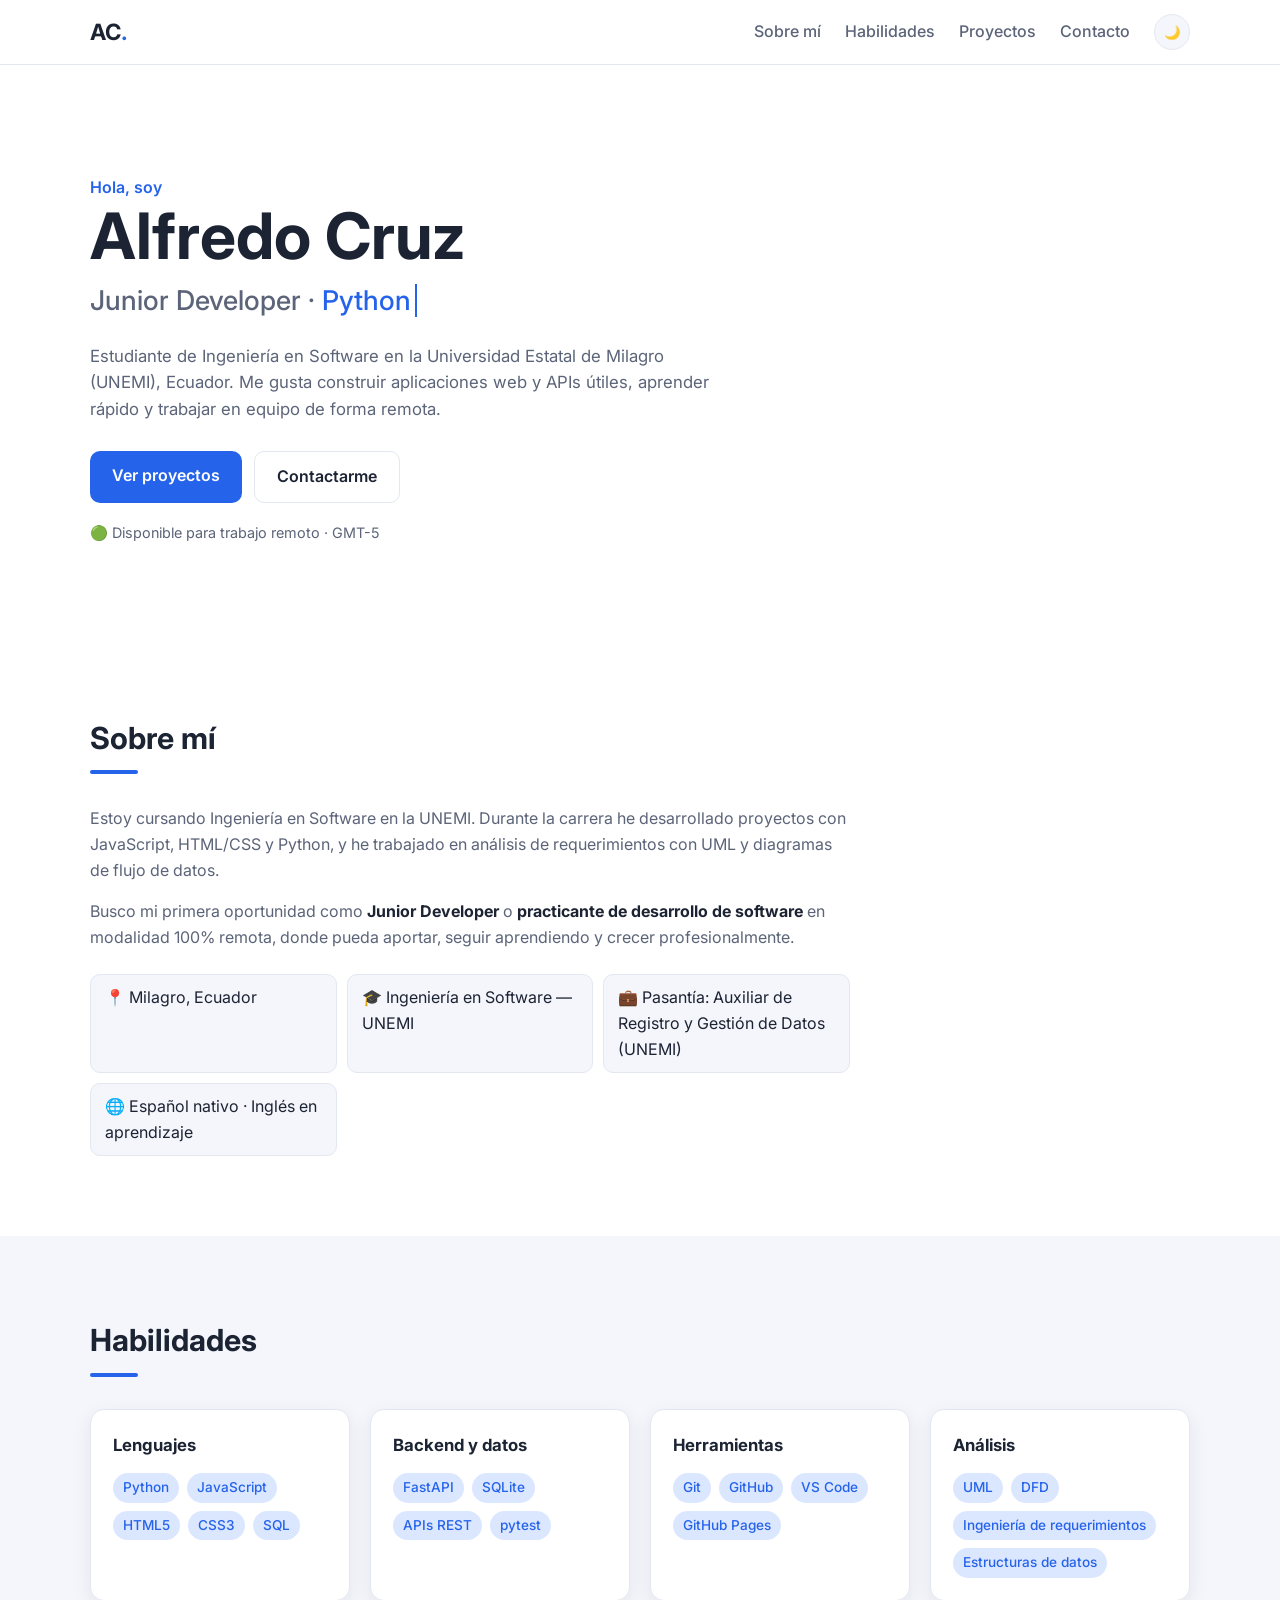
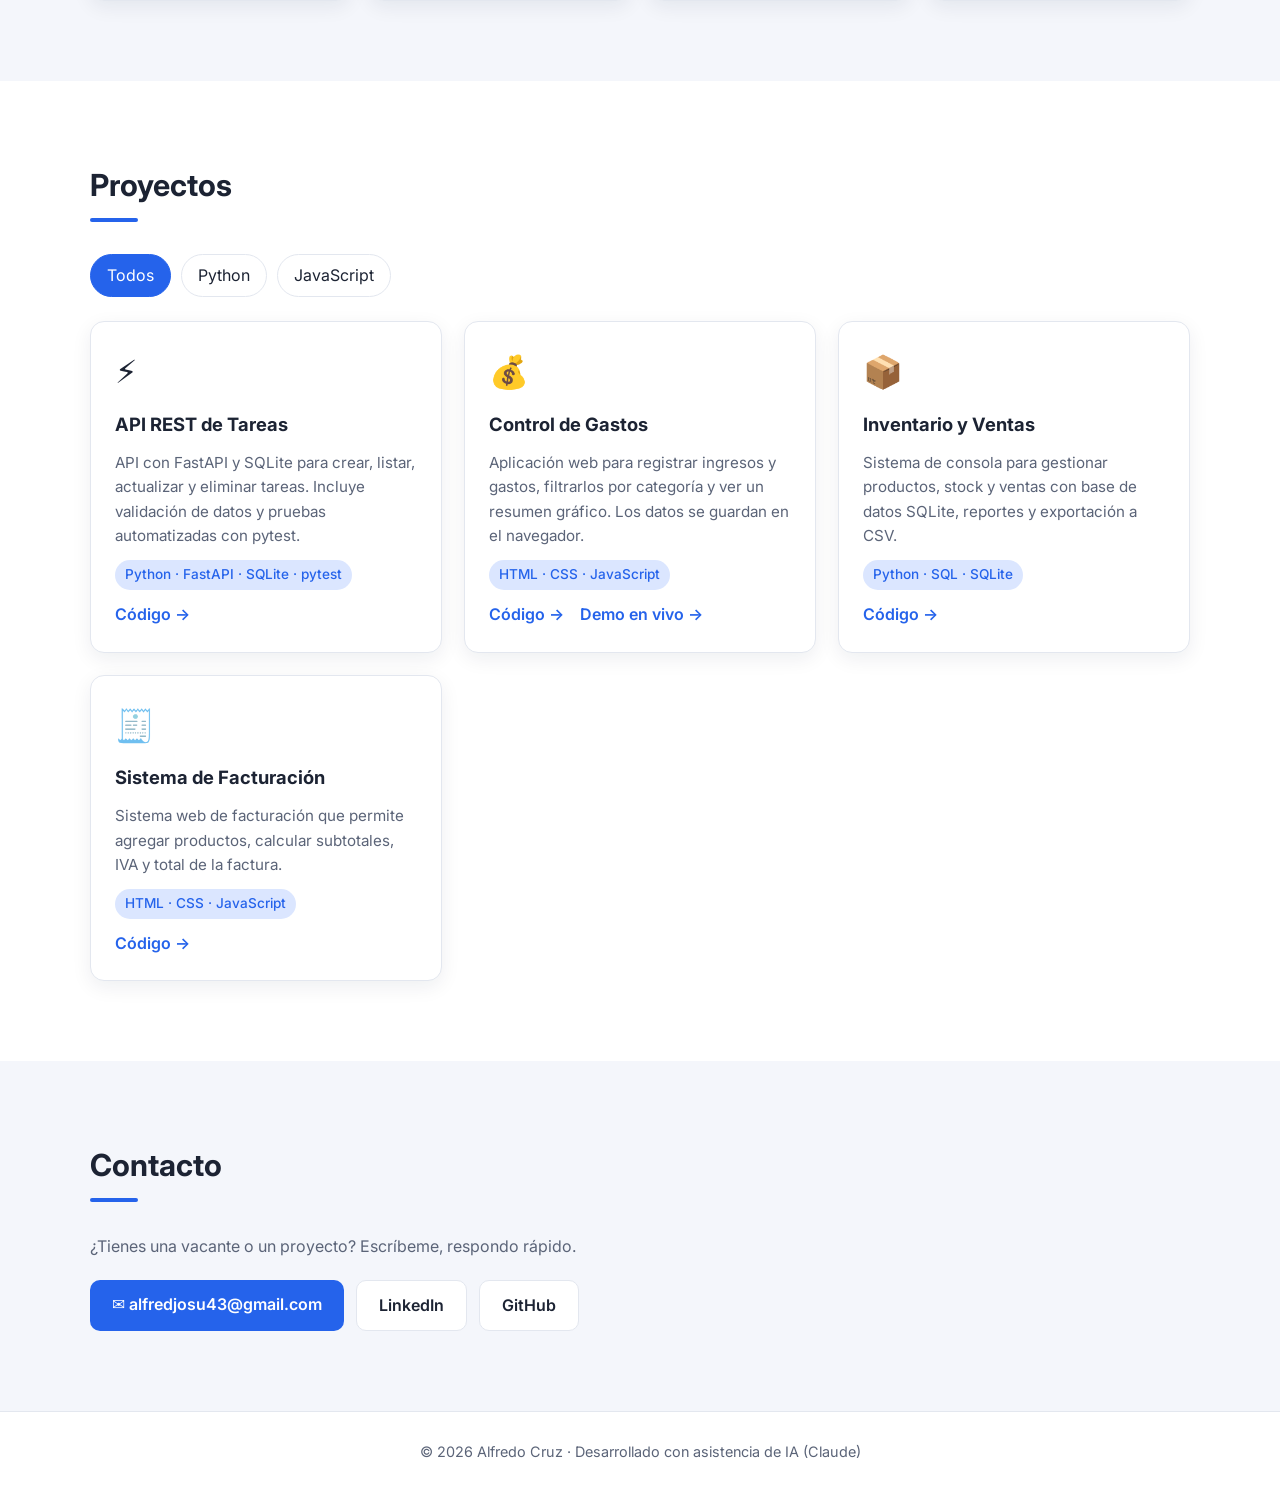
==== index.html @ 2e623599 "feat: portafolio personal (HTML, CSS, JS)" ====
<!DOCTYPE html>
<html lang="es">
<head>
  <meta charset="UTF-8">
  <meta name="viewport" content="width=device-width, initial-scale=1.0">
  <title>Alfredo Cruz | Junior Developer</title>
  <meta name="description" content="Portafolio de Alfredo Cruz, estudiante de Ingeniería en Software y Junior Developer (Python, JavaScript, HTML/CSS).">
  <link rel="preconnect" href="https://fonts.googleapis.com">
  <link href="https://fonts.googleapis.com/css2?family=Inter:wght@400;500;600;700&display=swap" rel="stylesheet">
  <link rel="stylesheet" href="styles.css">
</head>
<body>
  <header class="nav">
    <div class="container nav__inner">
      <a href="#inicio" class="nav__logo">AC<span>.</span></a>
      <button class="nav__toggle" id="navToggle" aria-label="Abrir menú">☰</button>
      <nav class="nav__links" id="navLinks">
        <a href="#sobre-mi">Sobre mí</a>
        <a href="#habilidades">Habilidades</a>
        <a href="#proyectos">Proyectos</a>
        <a href="#contacto">Contacto</a>
        <button class="theme-btn" id="themeBtn" aria-label="Cambiar tema">🌙</button>
      </nav>
    </div>
  </header>

  <main>
    <!-- HERO -->
    <section class="hero" id="inicio">
      <div class="container">
        <p class="hero__hello">Hola, soy</p>
        <h1 class="hero__name">Alfredo Cruz</h1>
        <h2 class="hero__role">Junior Developer · <span id="typed">Python</span></h2>
        <p class="hero__text">
          Estudiante de Ingeniería en Software en la Universidad Estatal de Milagro (UNEMI), Ecuador.
          Me gusta construir aplicaciones web y APIs útiles, aprender rápido y trabajar en equipo de forma remota.
        </p>
        <div class="hero__actions">
          <a href="#proyectos" class="btn btn--primary">Ver proyectos</a>
          <a href="#contacto" class="btn btn--ghost">Contactarme</a>
        </div>
        <p class="hero__status">🟢 Disponible para trabajo remoto · GMT-5</p>
      </div>
    </section>

    <!-- SOBRE MÍ -->
    <section class="section" id="sobre-mi">
      <div class="container">
        <h2 class="section__title">Sobre mí</h2>
        <div class="about">
          <p>
            Estoy cursando Ingeniería en Software en la UNEMI. Durante la carrera he desarrollado
            proyectos con JavaScript, HTML/CSS y Python, y he trabajado en análisis de requerimientos
            con UML y diagramas de flujo de datos.
          </p>
          <p>
            Busco mi primera oportunidad como <strong>Junior Developer</strong> o
            <strong>practicante de desarrollo de software</strong> en modalidad 100% remota,
            donde pueda aportar, seguir aprendiendo y crecer profesionalmente.
          </p>
          <ul class="about__facts">
            <li><span>📍</span> Milagro, Ecuador</li>
            <li><span>🎓</span> Ingeniería en Software — UNEMI</li>
            <li><span>💼</span> Pasantía: Auxiliar de Registro y Gestión de Datos (UNEMI)</li>
            <li><span>🌐</span> Español nativo · Inglés en aprendizaje</li>
          </ul>
        </div>
      </div>
    </section>

    <!-- HABILIDADES -->
    <section class="section section--alt" id="habilidades">
      <div class="container">
        <h2 class="section__title">Habilidades</h2>
        <div class="skills">
          <div class="skill-card">
            <h3>Lenguajes</h3>
            <ul class="tags">
              <li>Python</li><li>JavaScript</li><li>HTML5</li><li>CSS3</li><li>SQL</li>
            </ul>
          </div>
          <div class="skill-card">
            <h3>Backend y datos</h3>
            <ul class="tags">
              <li>FastAPI</li><li>SQLite</li><li>APIs REST</li><li>pytest</li>
            </ul>
          </div>
          <div class="skill-card">
            <h3>Herramientas</h3>
            <ul class="tags">
              <li>Git</li><li>GitHub</li><li>VS Code</li><li>GitHub Pages</li>
            </ul>
          </div>
          <div class="skill-card">
            <h3>Análisis</h3>
            <ul class="tags">
              <li>UML</li><li>DFD</li><li>Ingeniería de requerimientos</li><li>Estructuras de datos</li>
            </ul>
          </div>
        </div>
      </div>
    </section>

    <!-- PROYECTOS -->
    <section class="section" id="proyectos">
      <div class="container">
        <h2 class="section__title">Proyectos</h2>
        <div class="filters" id="filters">
          <button class="filter active" data-filter="all">Todos</button>
          <button class="filter" data-filter="python">Python</button>
          <button class="filter" data-filter="javascript">JavaScript</button>
        </div>
        <div class="projects" id="projects"></div>
      </div>
    </section>

    <!-- CONTACTO -->
    <section class="section section--alt" id="contacto">
      <div class="container contact">
        <h2 class="section__title">Contacto</h2>
        <p>¿Tienes una vacante o un proyecto? Escríbeme, respondo rápido.</p>
        <div class="contact__links">
          <a class="btn btn--primary" href="mailto:alfredjosu43@gmail.com">✉️ alfredjosu43@gmail.com</a>
          <a class="btn btn--ghost" href="https://www.linkedin.com/in/alfredo-cruz-dev" target="_blank" rel="noopener">LinkedIn</a>
          <a class="btn btn--ghost" href="https://github.com/acruzc23-crypto" target="_blank" rel="noopener">GitHub</a>
        </div>
      </div>
    </section>
  </main>

  <footer class="footer">
    <div class="container">
      <p>© <span id="year"></span> Alfredo Cruz · Desarrollado con asistencia de IA (Claude)</p>
    </div>
  </footer>

  <script src="script.js"></script>
</body>
</html>
---- styles.css ----
/* ===== Variables de tema ===== */
:root {
  --bg: #ffffff;
  --bg-alt: #f4f6fb;
  --text: #1c2333;
  --muted: #5b6478;
  --primary: #2563eb;
  --primary-soft: #dbe6ff;
  --card: #ffffff;
  --border: #e3e7ef;
  --shadow: 0 6px 20px rgba(20, 30, 60, 0.07);
}

[data-theme="dark"] {
  --bg: #0f1420;
  --bg-alt: #151c2b;
  --text: #e8ecf5;
  --muted: #9aa4b8;
  --primary: #5b8cff;
  --primary-soft: #1f2c4d;
  --card: #18202f;
  --border: #263046;
  --shadow: 0 6px 20px rgba(0, 0, 0, 0.35);
}

/* ===== Base ===== */
* { box-sizing: border-box; margin: 0; padding: 0; }
html { scroll-behavior: smooth; }
body {
  font-family: "Inter", system-ui, sans-serif;
  background: var(--bg);
  color: var(--text);
  line-height: 1.6;
  transition: background 0.3s, color 0.3s;
}
a { color: inherit; text-decoration: none; }
.container { width: min(1100px, 100% - 32px); margin-inline: auto; }

/* ===== Navegación ===== */
.nav {
  position: sticky; top: 0; z-index: 10;
  background: color-mix(in srgb, var(--bg) 85%, transparent);
  backdrop-filter: blur(8px);
  border-bottom: 1px solid var(--border);
}
.nav__inner { display: flex; align-items: center; justify-content: space-between; height: 64px; }
.nav__logo { font-weight: 700; font-size: 1.4rem; }
.nav__logo span { color: var(--primary); }
.nav__links { display: flex; align-items: center; gap: 24px; }
.nav__links a { color: var(--muted); font-weight: 500; }
.nav__links a:hover { color: var(--primary); }
.nav__toggle { display: none; background: none; border: none; font-size: 1.5rem; color: var(--text); cursor: pointer; }
.theme-btn { background: var(--bg-alt); border: 1px solid var(--border); border-radius: 50%; width: 36px; height: 36px; cursor: pointer; }

/* ===== Hero ===== */
.hero { padding: 110px 0 90px; }
.hero__hello { color: var(--primary); font-weight: 600; }
.hero__name { font-size: clamp(2.4rem, 6vw, 4rem); line-height: 1.1; }
.hero__role { font-size: clamp(1.2rem, 3vw, 1.7rem); color: var(--muted); font-weight: 500; margin: 8px 0 20px; }
.hero__role span { color: var(--primary); border-right: 2px solid var(--primary); padding-right: 4px; }
.hero__text { max-width: 620px; color: var(--muted); font-size: 1.05rem; }
.hero__actions { display: flex; gap: 12px; margin: 28px 0 18px; flex-wrap: wrap; }
.hero__status { font-size: 0.9rem; color: var(--muted); }

/* ===== Botones ===== */
.btn { display: inline-block; padding: 12px 22px; border-radius: 10px; font-weight: 600; transition: transform 0.15s, opacity 0.15s; }
.btn:hover { transform: translateY(-2px); }
.btn--primary { background: var(--primary); color: #fff; }
.btn--ghost { border: 1px solid var(--border); background: var(--card); }

/* ===== Secciones ===== */
.section { padding: 80px 0; }
.section--alt { background: var(--bg-alt); }
.section__title { font-size: 1.9rem; margin-bottom: 32px; }
.section__title::after { content: ""; display: block; width: 48px; height: 4px; background: var(--primary); border-radius: 4px; margin-top: 8px; }

.about { max-width: 760px; display: grid; gap: 16px; color: var(--muted); }
.about strong { color: var(--text); }
.about__facts { list-style: none; display: grid; grid-template-columns: repeat(auto-fit, minmax(240px, 1fr)); gap: 10px; margin-top: 8px; }
.about__facts li { background: var(--bg-alt); border: 1px solid var(--border); padding: 10px 14px; border-radius: 10px; color: var(--text); }

/* ===== Habilidades ===== */
.skills { display: grid; grid-template-columns: repeat(auto-fit, minmax(230px, 1fr)); gap: 20px; }
.skill-card { background: var(--card); border: 1px solid var(--border); border-radius: 14px; padding: 22px; box-shadow: var(--shadow); }
.skill-card h3 { margin-bottom: 14px; font-size: 1.05rem; }
.tags { list-style: none; display: flex; flex-wrap: wrap; gap: 8px; }
.tags li { background: var(--primary-soft); color: var(--primary); padding: 4px 10px; border-radius: 999px; font-size: 0.85rem; font-weight: 500; }

/* ===== Proyectos ===== */
.filters { display: flex; gap: 10px; margin-bottom: 24px; flex-wrap: wrap; }
.filter { border: 1px solid var(--border); background: var(--card); color: var(--text); padding: 8px 16px; border-radius: 999px; cursor: pointer; font: inherit; }
.filter.active { background: var(--primary); color: #fff; border-color: var(--primary); }
.projects { display: grid; grid-template-columns: repeat(auto-fill, minmax(300px, 1fr)); gap: 22px; }
.project { background: var(--card); border: 1px solid var(--border); border-radius: 14px; padding: 24px; box-shadow: var(--shadow); display: flex; flex-direction: column; gap: 12px; transition: transform 0.2s; }
.project:hover { transform: translateY(-4px); }
.project__icon { font-size: 2rem; }
.project h3 { font-size: 1.15rem; }
.project p { color: var(--muted); font-size: 0.95rem; flex: 1; }
.project__links { display: flex; gap: 16px; font-weight: 600; color: var(--primary); }

/* ===== Contacto / Footer ===== */
.contact p { color: var(--muted); margin-bottom: 20px; }
.contact__links { display: flex; flex-wrap: wrap; gap: 12px; }
.footer { padding: 28px 0; text-align: center; color: var(--muted); font-size: 0.9rem; border-top: 1px solid var(--border); }

/* ===== Responsive ===== */
@media (max-width: 720px) {
  .nav__toggle { display: block; }
  .nav__links {
    position: absolute; top: 64px; left: 0; right: 0;
    flex-direction: column; gap: 16px; padding: 20px;
    background: var(--bg); border-bottom: 1px solid var(--border);
    display: none;
  }
  .nav__links.open { display: flex; }
  .hero { padding: 70px 0 60px; }
}
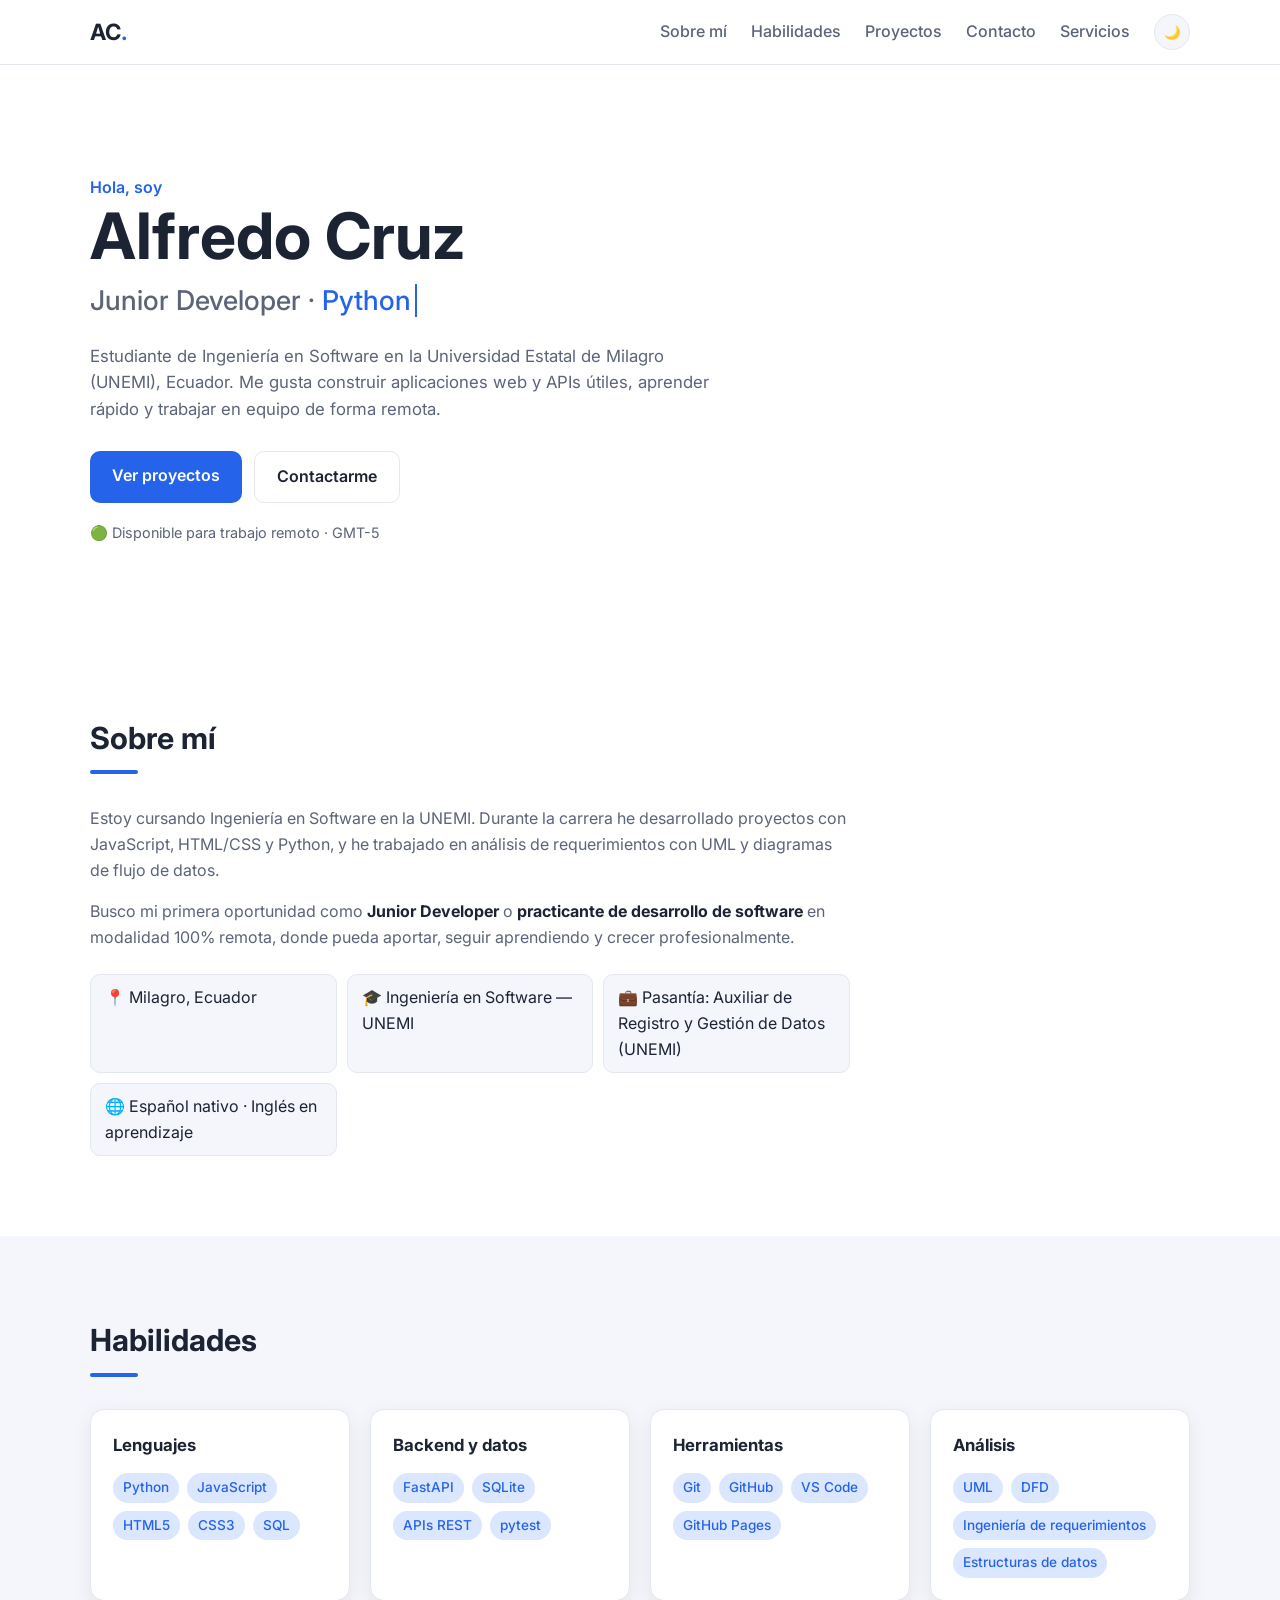
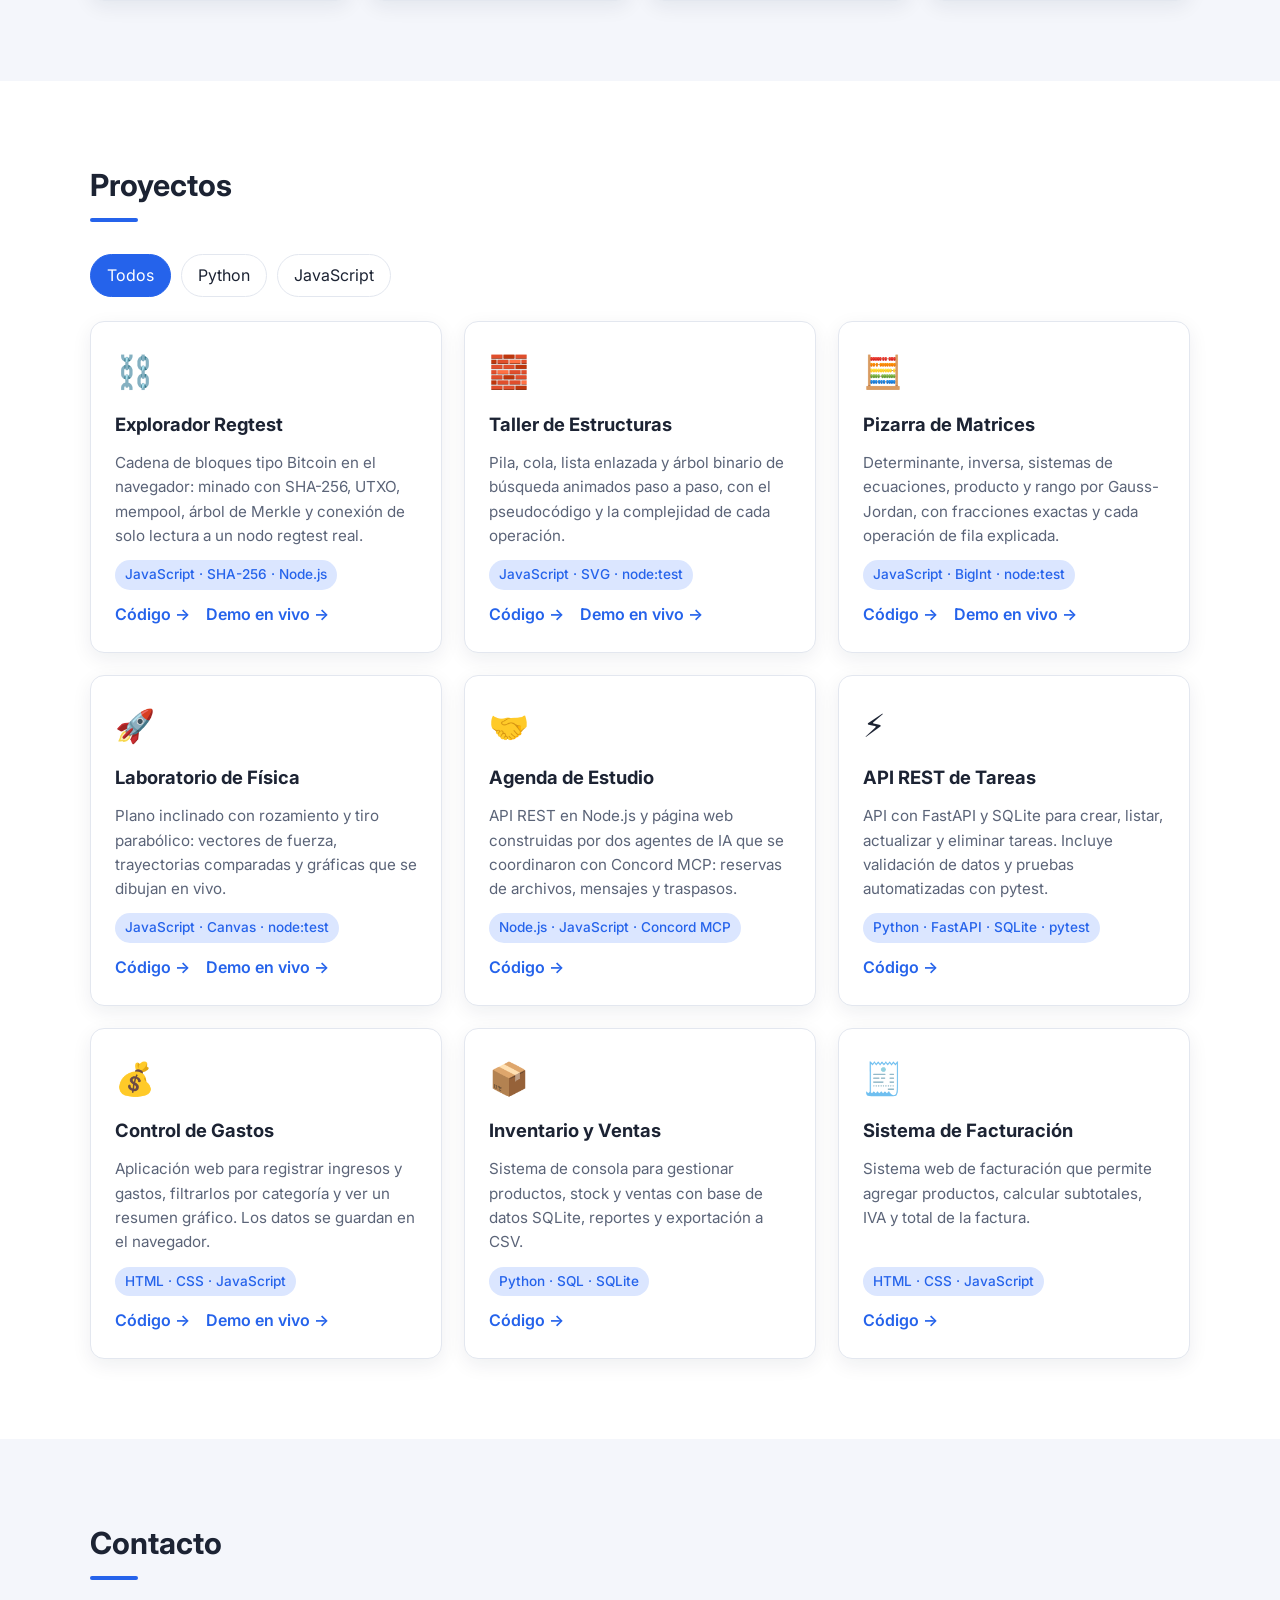
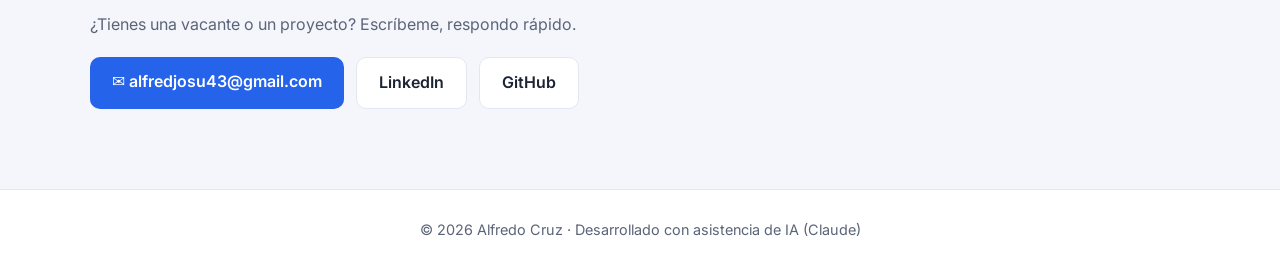
==== commit 580e0767: "Agregar página de servicios para negocios (webs y videos) Co-Authored-By: Claude Opus 5.5 <noreply@a" ====
--- a/index.html
+++ b/index.html
@@ -19,6 +19,7 @@
         <a href="#habilidades">Habilidades</a>
         <a href="#proyectos">Proyectos</a>
         <a href="#contacto">Contacto</a>
+        <a href="servicios/">Servicios</a>
         <button class="theme-btn" id="themeBtn" aria-label="Cambiar tema">🌙</button>
       </nav>
     </div>
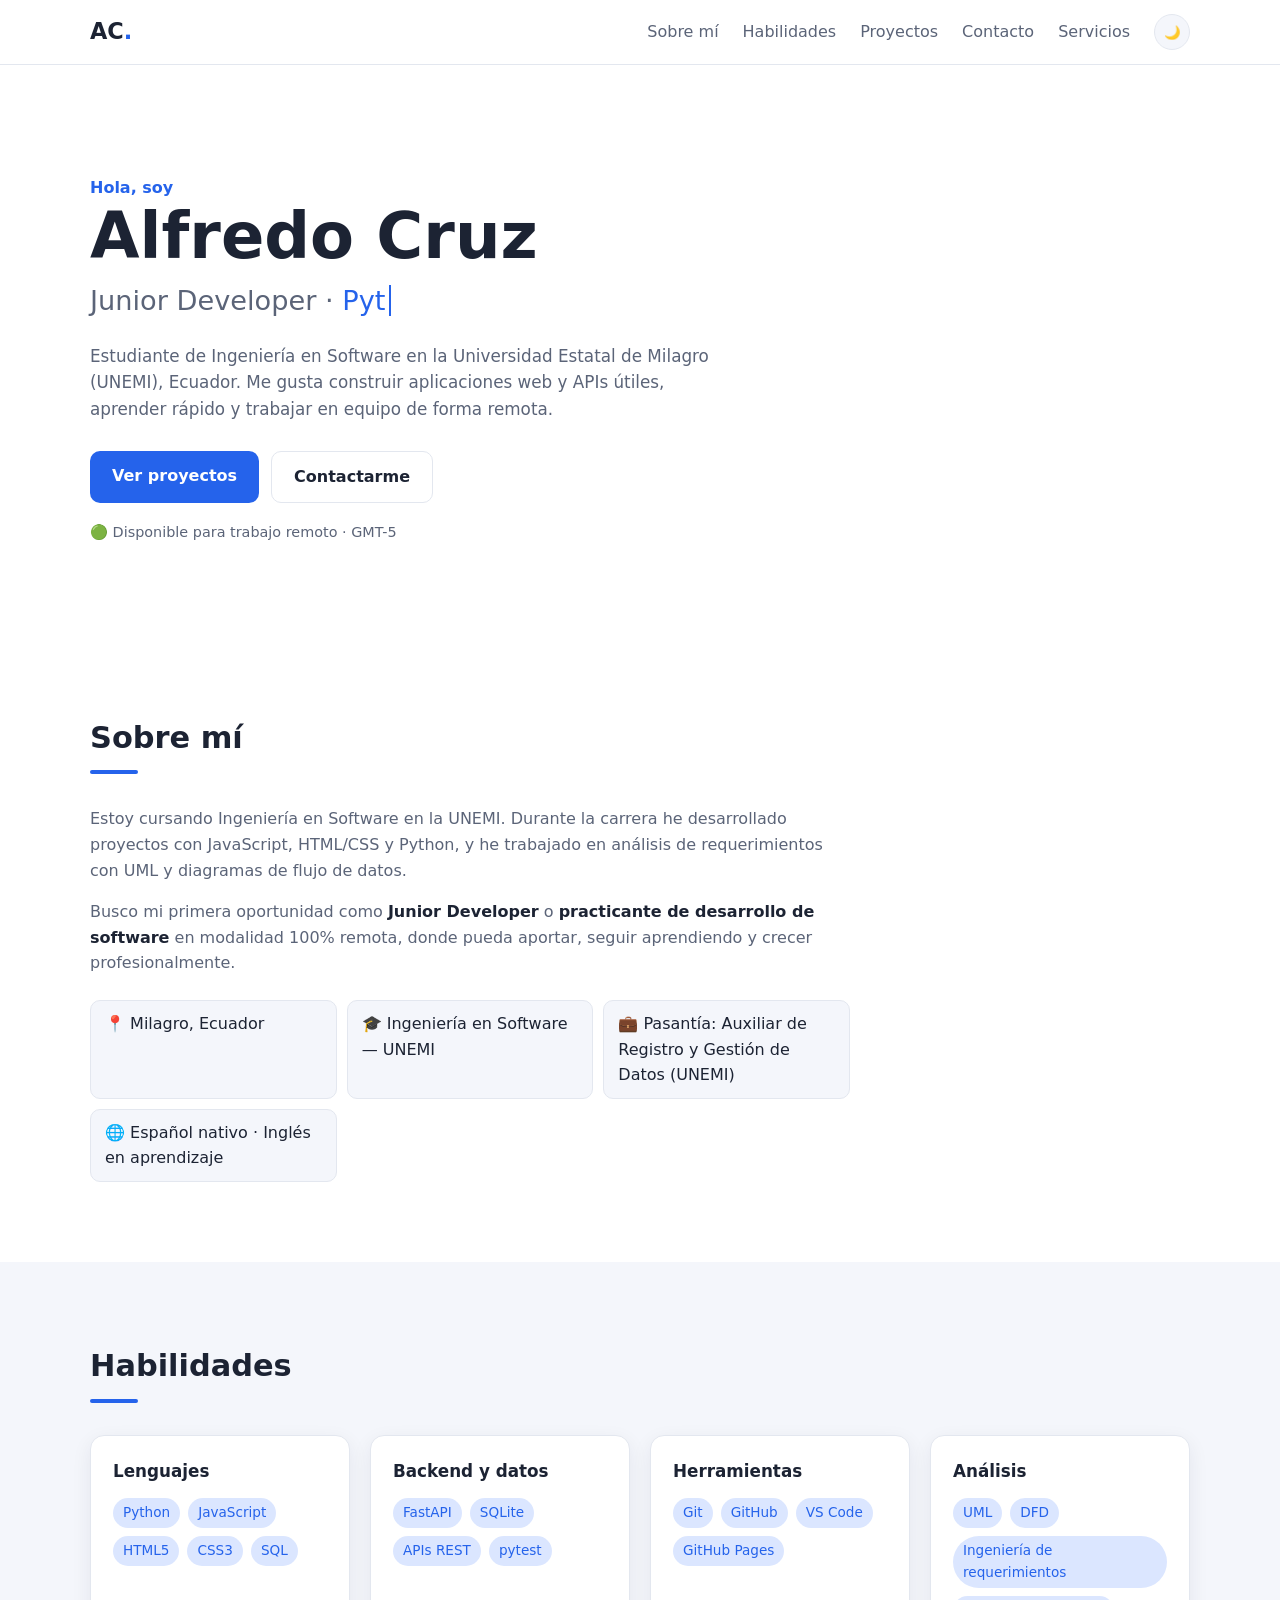
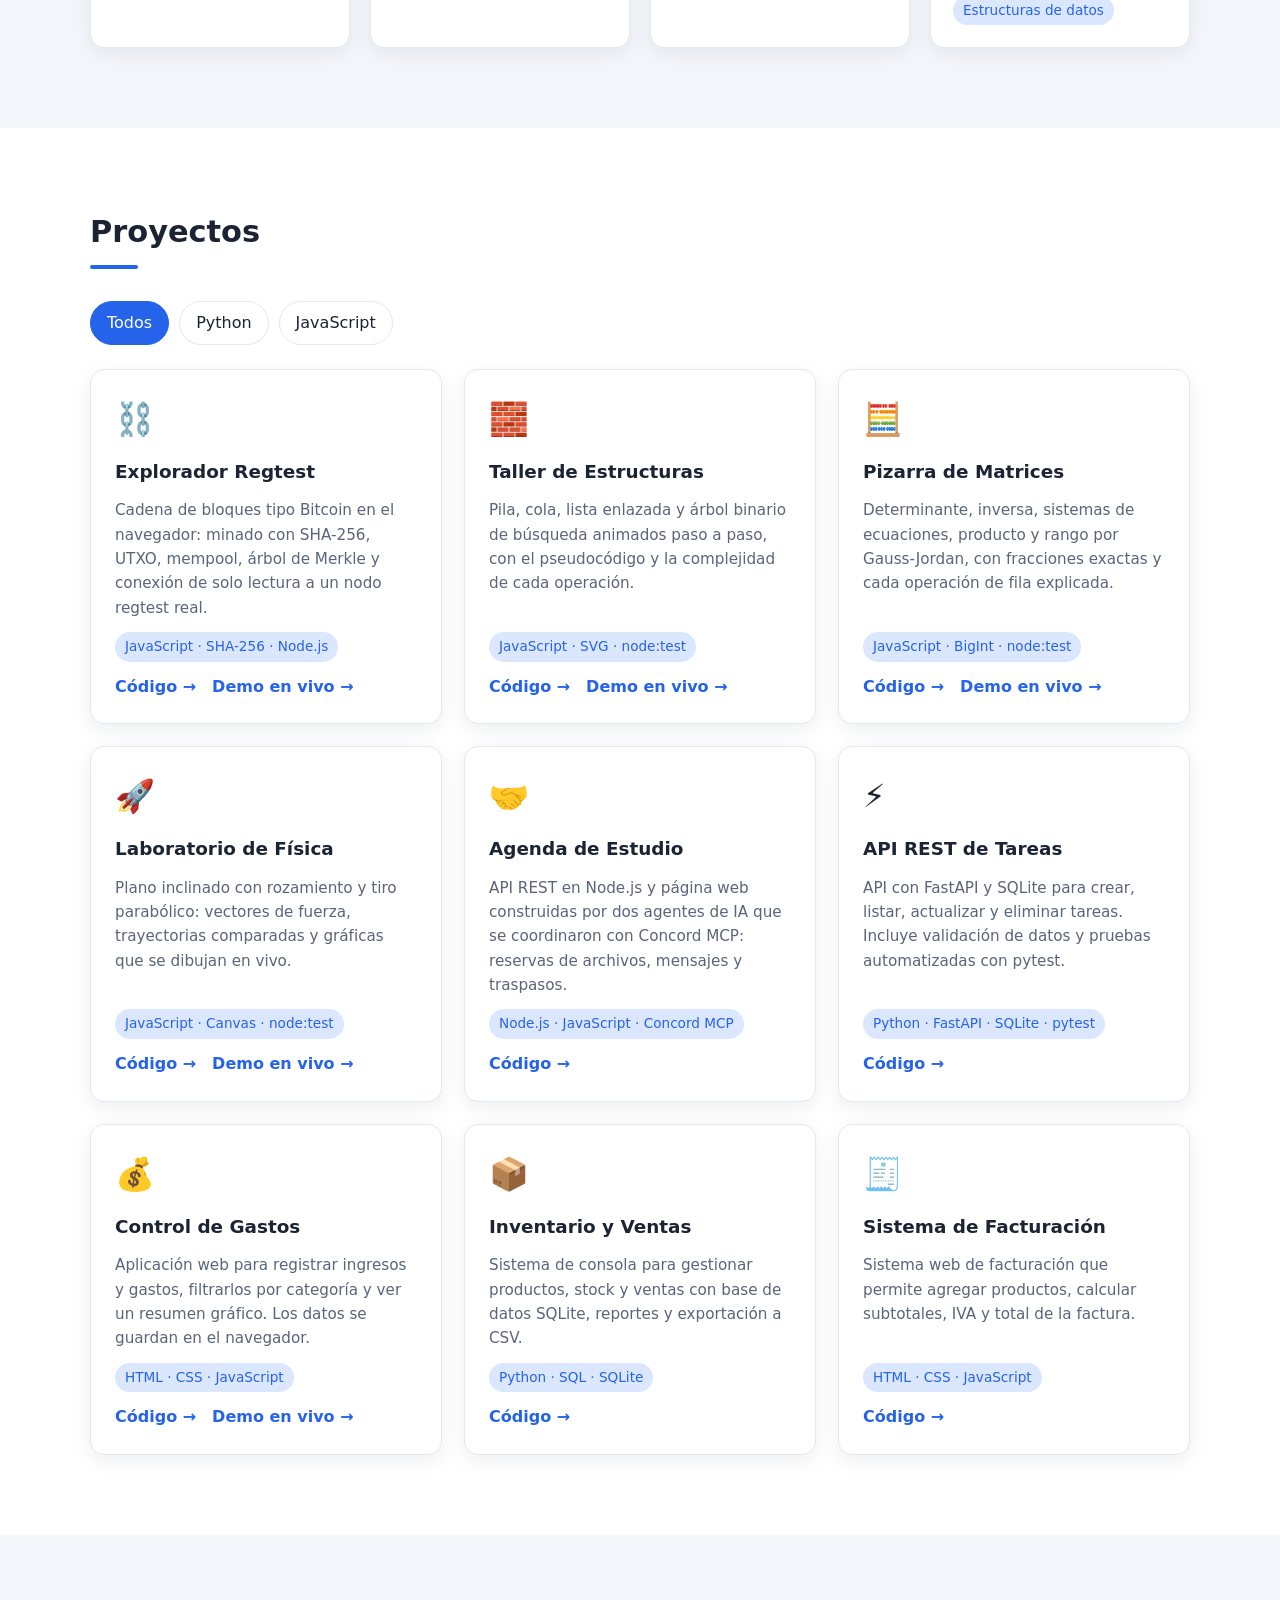
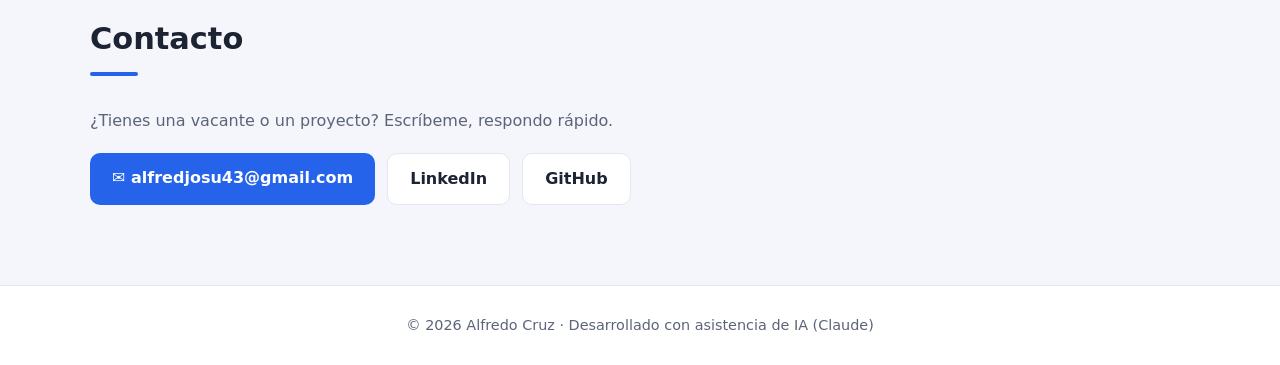
==== commit 2ad7a3d9: "Agregar política de seguridad (CSP) y referrer policy Co-Authored-By: Claude Opus 5.5 <noreply@anthr" ====
--- a/index.html
+++ b/index.html
@@ -5,6 +5,8 @@
   <meta name="viewport" content="width=device-width, initial-scale=1.0">
   <title>Alfredo Cruz | Junior Developer</title>
   <meta name="description" content="Portafolio de Alfredo Cruz, estudiante de Ingeniería en Software y Junior Developer (Python, JavaScript, HTML/CSS).">
+  <meta http-equiv="Content-Security-Policy" content="default-src 'none'; script-src 'self'; style-src 'self' https://fonts.googleapis.com; font-src https://fonts.gstatic.com; img-src 'self' data: https:; connect-src 'self'; base-uri 'none'; form-action 'none'; upgrade-insecure-requests">
+  <meta name="referrer" content="strict-origin-when-cross-origin">
   <link rel="preconnect" href="https://fonts.googleapis.com">
   <link href="https://fonts.googleapis.com/css2?family=Inter:wght@400;500;600;700&display=swap" rel="stylesheet">
   <link rel="stylesheet" href="styles.css">
